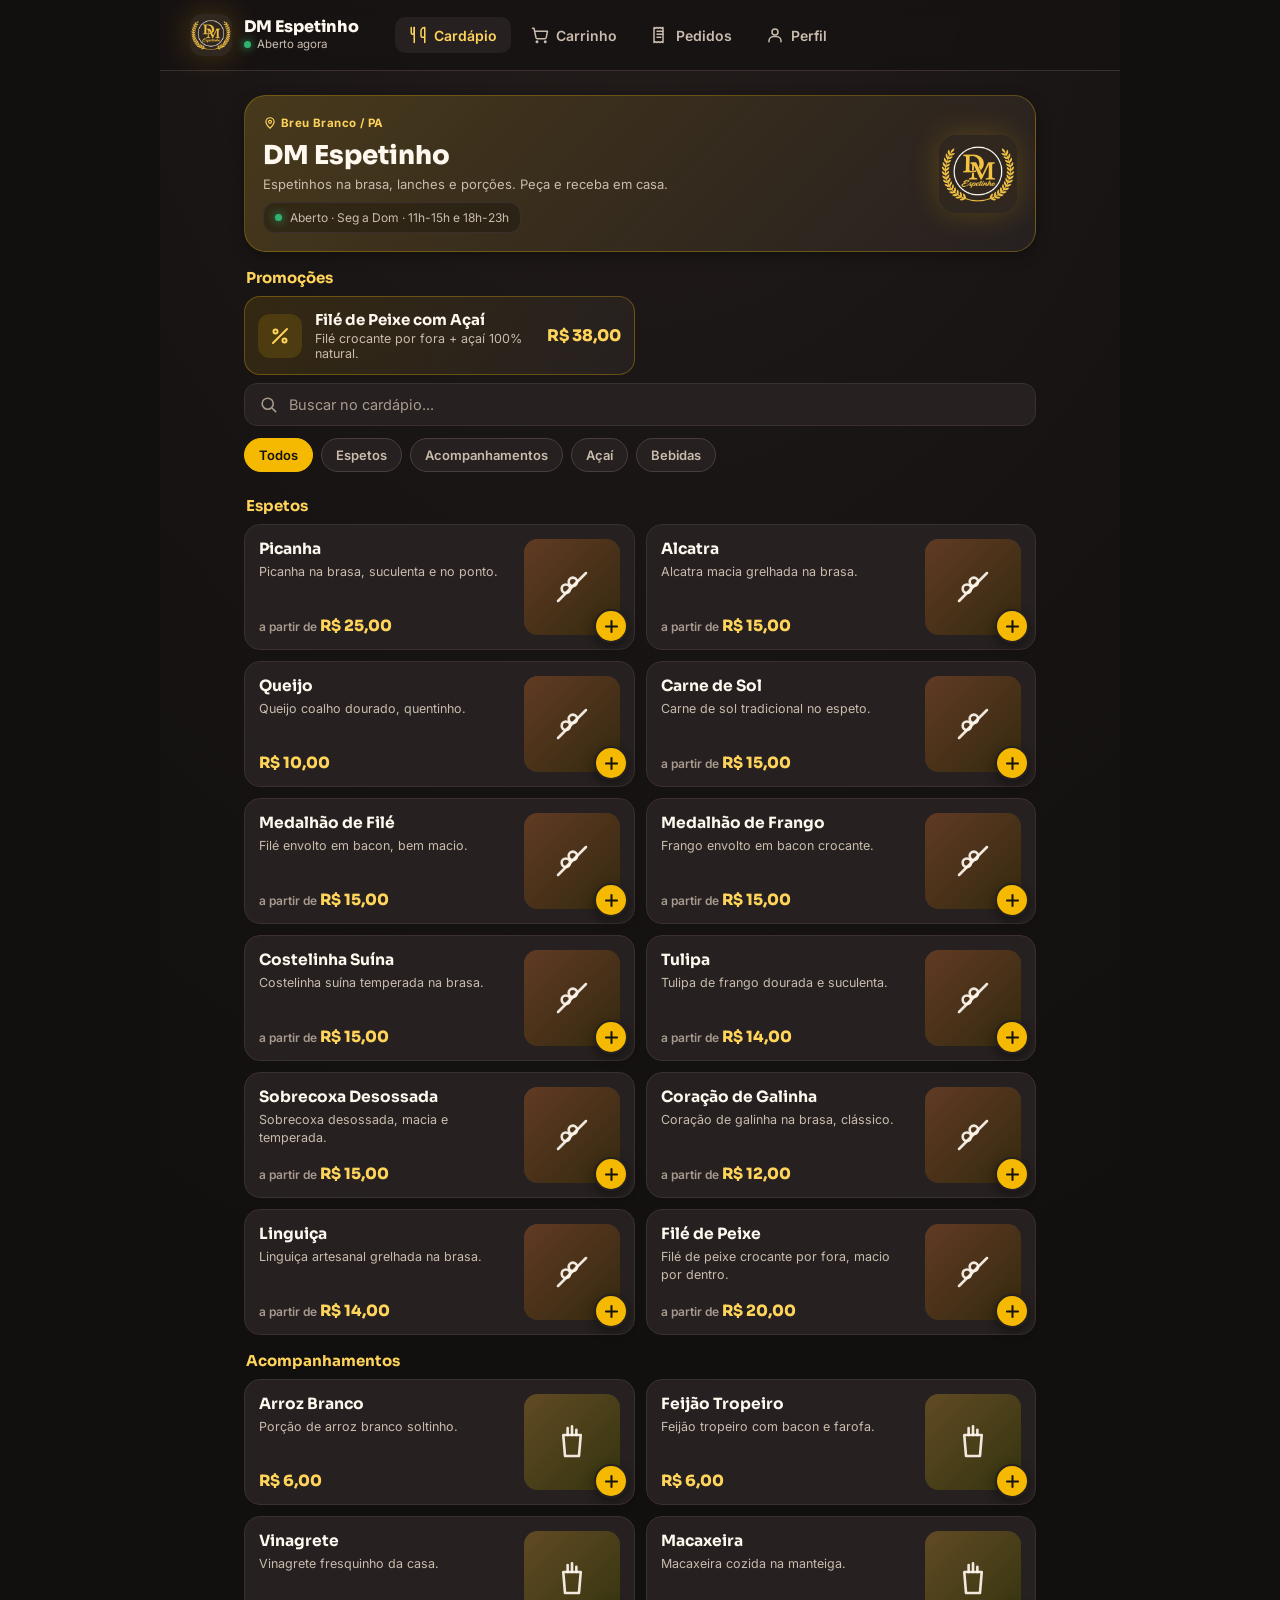
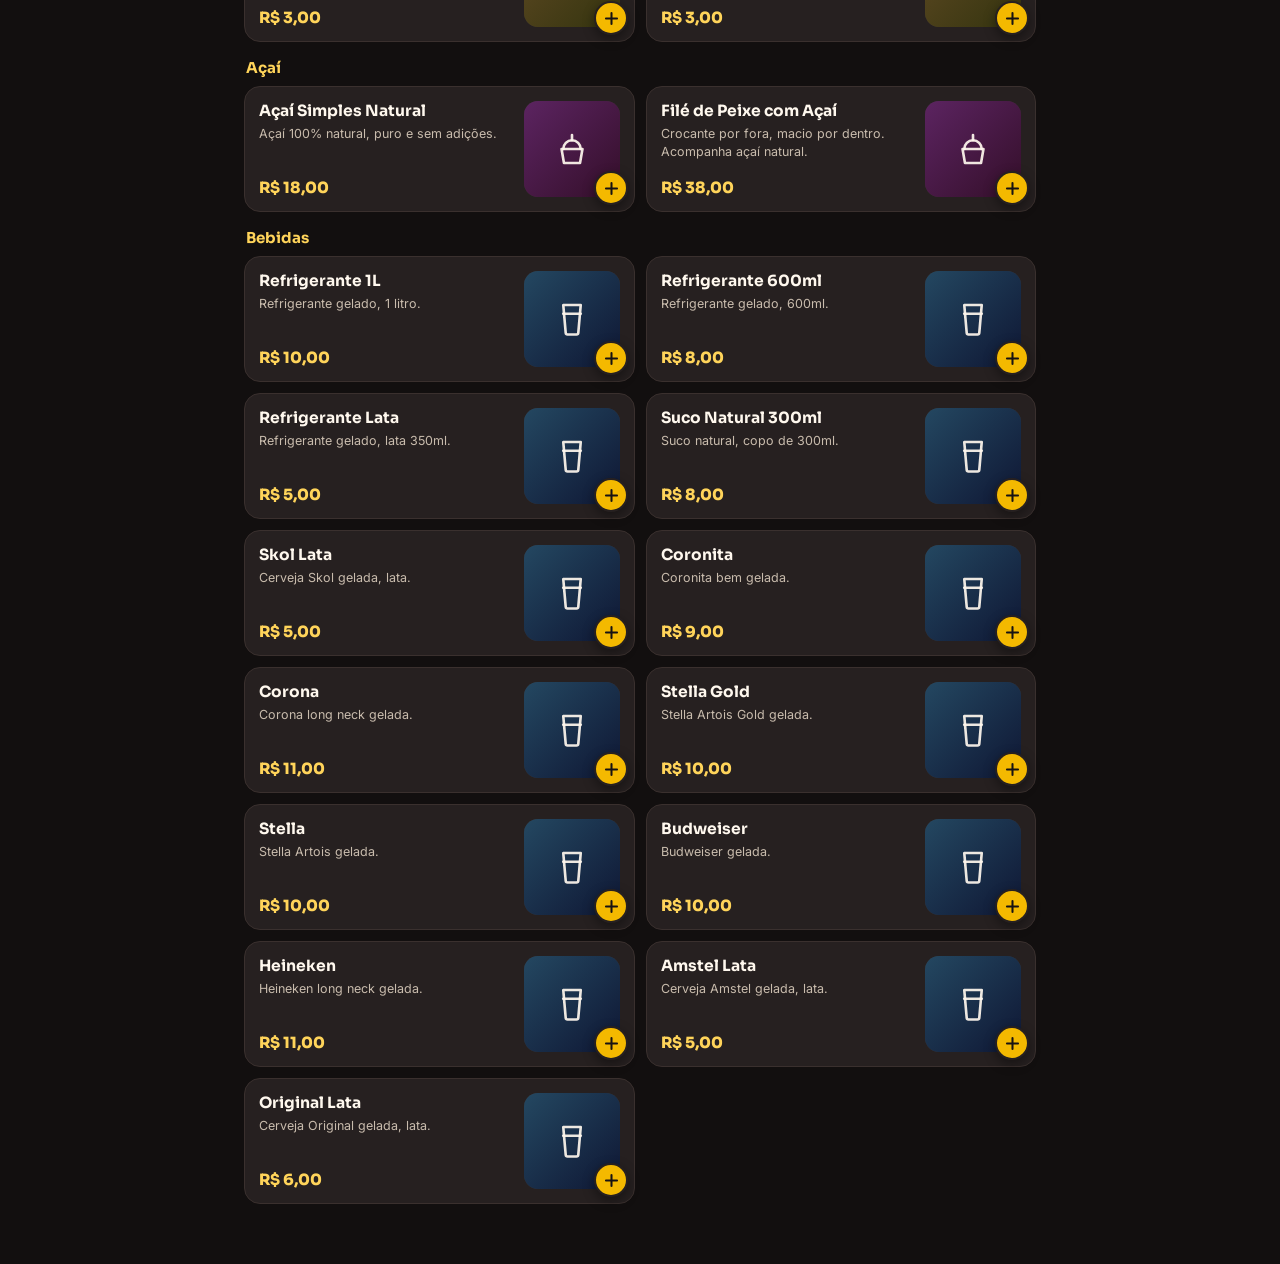
==== index.html @ 8b62db95 "DM Espetinho Delivery — app de teste (cliente + dono)" ====
<!DOCTYPE html>
<html lang="pt-BR">
<head>
<meta charset="utf-8">
<meta name="viewport" content="width=device-width, initial-scale=1, maximum-scale=1, user-scalable=no, viewport-fit=cover">
<title>DM Espetinho Delivery</title>
<meta name="theme-color" content="#171313">
<meta name="mobile-web-app-capable" content="yes">
<meta name="apple-mobile-web-app-capable" content="yes">
<meta name="apple-mobile-web-app-status-bar-style" content="black-translucent">
<meta name="apple-mobile-web-app-title" content="DM Delivery">
<link rel="apple-touch-icon" href="assets/logo-dm.jpg">
<link rel="icon" type="image/jpeg" href="assets/logo-dm.jpg">
<link rel="manifest" href="manifest.json">
<link rel="preconnect" href="https://fonts.googleapis.com">
<link rel="preconnect" href="https://fonts.gstatic.com" crossorigin>
<link href="https://fonts.googleapis.com/css2?family=Sora:wght@500;600;700;800&family=Inter:wght@400;500;600;700&display=swap" rel="stylesheet">
<link rel="stylesheet" href="styles.css">
</head>
<body>
  <div id="app"></div>
  <div id="modal-root" hidden></div>
  <div id="toast-root"></div>
  <canvas id="imgcanvas" hidden></canvas>
  <input id="filepick" type="file" accept="image/*" hidden>
  <script>window.DM_APP='cliente';</script>
  <script src="app.js"></script>
</body>
</html>
---- styles.css ----
/* ================= DM ESPETINHOS DELIVERY — design system (escuro premium) =================
   Responsivo: mobile (coluna única + barra inferior fixa) e desktop (nav no topo + grade).
   Ícones SVG (sem emoji). */
:root{
  --bg:#171313; --bg2:#120f0f; --surface:#262020; --surface2:#2f2827; --surface3:#3a3230;
  --line:#3a302e; --line2:#4a3e3b;
  --gold:#F4B900; --gold2:#FFD45A; --gold-dark:#c99700;
  --text:#FFF8EE; --text2:#C9BCAD; --text3:#a89a8e;
  --ok:#2FB36E; --warn:#F5A524; --err:#D94B45; --info:#5aa9e6;
  --shadow:0 12px 34px rgba(0,0,0,.45); --shadow-sm:0 4px 14px rgba(0,0,0,.35);
  --glow:0 0 30px rgba(244,185,0,.22);
  --r:16px; --r-sm:11px; --r-lg:22px; --maxw:480px; --tabh:66px;
}
*{box-sizing:border-box;-webkit-tap-highlight-color:transparent}
html,body{margin:0;padding:0}
body{font-family:'Inter',-apple-system,BlinkMacSystemFont,'Segoe UI',Roboto,sans-serif;background:var(--bg2);color:var(--text);-webkit-font-smoothing:antialiased;overflow-x:hidden}
h1,h2,h3,h4,.ttl{font-family:'Sora','Inter',sans-serif;margin:0}
button{font-family:inherit;color:inherit}
img{max-width:100%}
input,select,textarea{font-family:inherit}
.muted{color:var(--text3)} .gold{color:var(--gold2)} .err-txt{color:var(--err)}
.mt0{margin-top:0} .mb6{margin-bottom:6px} .small2{font-size:11.5px} .center{text-align:center}
.sp{height:12px} .sp-sm{height:8px}

/* ---------- Ícones ---------- */
.ic{width:1.15em;height:1.15em;flex:none;vertical-align:-.18em;display:inline-block}
.ic.big{width:46px;height:46px;opacity:.55;margin-bottom:8px}
.ic.xl{width:58px;height:58px}
.ic.gold{color:var(--gold)}
.ic.chev{width:20px;height:20px;color:var(--text3)}
.ic.rot90{transform:rotate(90deg)}

/* ---------- Barra de troca (Cliente/Dono) — rola junto, não é barra principal ---------- */
#swbar{display:flex;align-items:center;gap:8px;padding:9px 14px;background:#1b1615;border-bottom:1px solid var(--line)}
.sw-brand{font-family:'Sora';font-weight:800;font-size:12.5px;color:var(--gold2);letter-spacing:.3px;margin-right:4px}
.sw-btn{border:1px solid var(--line2);background:var(--surface);color:var(--text);font-weight:600;font-size:13px;padding:7px 14px;border-radius:20px;cursor:pointer;transition:.15s}
.sw-btn:hover{border-color:var(--gold);color:var(--gold2)}
.sw-btn.on{background:var(--gold);color:#171313;border-color:var(--gold)}
.sw-reset{margin-left:auto;background:transparent;border:none;color:var(--text3);font-size:12.5px;cursor:pointer}
.sw-reset:hover{color:var(--gold2)}

/* ---------- Palco ---------- */
.stage{max-width:var(--maxw);margin:0 auto;min-height:100vh;position:relative;background:radial-gradient(120% 55% at 50% -6%,#241d1c 0%,var(--bg) 55%,var(--bg2) 100%)}

/* ---------- Topbar (fixa no topo ao rolar) ---------- */
.topbar{position:sticky;top:0;z-index:40;display:flex;align-items:center;gap:12px;padding:13px 18px;background:rgba(23,19,19,.96);backdrop-filter:blur(8px);border-bottom:1px solid var(--line)}
.topbar .logo{width:42px;height:42px;border-radius:12px;object-fit:cover;flex:none;box-shadow:var(--glow)}
.tb-id{min-width:0}
.tb-tt{font-family:'Sora';font-weight:800;font-size:16px;line-height:1.05;white-space:nowrap}
.tb-sub{font-size:11.5px;color:var(--text2);margin-top:2px;display:flex;align-items:center;gap:6px;white-space:nowrap}
.dot{width:7px;height:7px;border-radius:50%;display:inline-block}
.dot.on{background:var(--ok);box-shadow:0 0 8px var(--ok)} .dot.off{background:var(--err)}
.tb-right{margin-left:auto;display:flex;align-items:center;gap:10px}
.iconbtn{width:40px;height:40px;border-radius:12px;border:1px solid var(--line);background:var(--surface);color:var(--text);display:grid;place-items:center;cursor:pointer;position:relative}
.iconbtn:hover{border-color:var(--gold)} .iconbtn .ic{width:20px;height:20px}
.badge{position:absolute;top:-5px;right:-5px;min-width:18px;height:18px;border-radius:9px;background:var(--err);color:#fff;font-size:11px;font-weight:700;display:grid;place-items:center;padding:0 4px}
.desktop-nav{display:none}

/* ---------- Conteúdo ---------- */
.scroll{padding:16px 18px calc(var(--tabh) + 24px)}
.pagehead{margin:4px 0 14px}
.pagehead h2{font-size:22px;font-weight:800;display:flex;align-items:center;gap:8px;flex-wrap:wrap}
.pagehead p{color:var(--text2);font-size:13px;margin:3px 0 0}
.backbar{margin:2px 0 12px}
.backbtn{background:transparent;border:none;color:var(--gold2);font-weight:600;font-size:14.5px;cursor:pointer;padding:6px 0;display:inline-flex;align-items:center;gap:4px}
.backbtn .ic{width:18px;height:18px}

/* ---------- Barra inferior (FIXA) ---------- */
.tabbar{position:fixed;left:50%;transform:translateX(-50%);bottom:0;z-index:50;width:100%;max-width:var(--maxw);display:flex;background:rgba(18,15,15,.97);backdrop-filter:blur(12px);border-top:1px solid var(--line);padding:8px 6px max(8px,env(safe-area-inset-bottom))}
.tab{flex:1;background:none;border:none;color:var(--text3);cursor:pointer;display:flex;flex-direction:column;align-items:center;gap:3px;font-size:11px;font-weight:600;padding:5px 2px;border-radius:12px;position:relative}
.tab .ti{display:grid;place-items:center} .tab .ti .ic{width:23px;height:23px}
.tab.on{color:var(--gold2)}
.tab .tbadge{position:absolute;top:-2px;right:24%;min-width:16px;height:16px;border-radius:8px;background:var(--err);color:#fff;font-size:10px;font-weight:700;display:grid;place-items:center;padding:0 3px}

/* ---------- Botões ---------- */
.btn{display:inline-flex;align-items:center;justify-content:center;gap:8px;border:none;cursor:pointer;font-family:'Sora';font-weight:700;font-size:15.5px;border-radius:14px;padding:15px 18px;transition:.15s;line-height:1}
.btn .ic{width:19px;height:19px}
.btn:active{transform:scale(.98)}
.btn-primary{background:linear-gradient(135deg,var(--gold2),var(--gold));color:#1a1410;box-shadow:var(--glow)}
.btn-primary:disabled{background:var(--surface2);color:var(--text3);box-shadow:none;cursor:not-allowed}
.btn-outline{background:transparent;border:1.5px solid var(--line2);color:var(--text)}
.btn-outline:hover{border-color:var(--gold)}
.btn-ghost{background:var(--surface);color:var(--text);border:1px solid var(--line)}
.btn-green{background:linear-gradient(135deg,#38c47c,var(--ok));color:#062a17}
.btn-red{background:transparent;border:1.5px solid var(--err);color:#f2a0a0}
.btn-block{width:100%}
.btn-sm{padding:9px 13px;font-size:13.5px;border-radius:11px}.btn-sm .ic{width:16px;height:16px}
.btn-lg{padding:17px 20px;font-size:16.5px}

/* ---------- Cards ---------- */
.card{background:var(--surface);border:1px solid var(--line);border-radius:var(--r);padding:15px}
.card+.card{margin-top:12px}
.soft{background:var(--surface2);border:1px solid var(--line);border-radius:var(--r-sm);padding:12px;margin-bottom:8px}
.soft-head{display:flex;justify-content:space-between;align-items:center}

/* ---------- Hero ---------- */
.hero{position:relative;overflow:hidden;border-radius:var(--r-lg);padding:18px;margin-bottom:16px;background:linear-gradient(135deg,rgba(244,185,0,.16),rgba(38,32,32,.2)),var(--surface);border:1px solid rgba(244,185,0,.28);box-shadow:var(--shadow-sm);display:flex;align-items:center;gap:14px}
.hero-tx{flex:1;min-width:0}
.hero .eyebrow{font-size:11.5px;letter-spacing:.4px;color:var(--gold2);font-weight:700;display:inline-flex;align-items:center;gap:4px}
.hero .eyebrow .ic{width:14px;height:14px}
.hero h1{font-size:23px;font-weight:800;margin:5px 0 4px}
.hero p{color:var(--text2);font-size:13px;margin:0}
.hero-logo{width:78px;height:78px;border-radius:18px;object-fit:cover;flex:none;box-shadow:var(--glow)}
.storebar{display:inline-flex;align-items:center;gap:8px;font-size:12px;color:var(--text2);margin-top:10px;background:rgba(0,0,0,.25);border:1px solid var(--line);padding:7px 11px;border-radius:12px}
.banner{border-radius:var(--r);padding:13px 16px;margin-bottom:14px;font-weight:600;background:linear-gradient(120deg,#7a1f1f,#b4472a);color:#fff;font-size:13.5px;display:flex;align-items:center;gap:9px}
.banner .ic{width:20px;height:20px}

/* ---------- Promoções (cliente) ---------- */
.promos{display:grid;gap:10px;margin-bottom:8px}
.promo{display:flex;align-items:center;gap:13px;background:linear-gradient(120deg,rgba(244,185,0,.12),var(--surface));border:1px solid rgba(244,185,0,.3);border-radius:var(--r);padding:13px}
.promo-ic{width:44px;height:44px;border-radius:12px;background:rgba(244,185,0,.14);color:var(--gold2);display:grid;place-items:center;flex:none}
.promo-ic .ic{width:24px;height:24px}
.promo-b{flex:1;min-width:0}.promo-t{font-family:'Sora';font-weight:700;font-size:15px}.promo-d{color:var(--text2);font-size:12.5px;margin-top:2px}
.promo-p{font-family:'Sora';font-weight:800;color:var(--gold2);font-size:16px}
.promo-mini{display:grid;place-items:center;background:rgba(244,185,0,.14);color:var(--gold2)}.promo-mini .ic{width:24px;height:24px}

/* ---------- Busca + categorias ---------- */
.search{display:flex;align-items:center;gap:9px;background:var(--surface);border:1px solid var(--line);border-radius:13px;padding:11px 14px;margin-bottom:12px;color:var(--text3)}
.search .ic{width:19px;height:19px}
.search input{flex:1;background:none;border:none;color:var(--text);font-size:14.5px;outline:none}
.search input::placeholder{color:var(--text3)}
.cats{display:flex;gap:8px;overflow-x:auto;padding-bottom:8px;margin-bottom:8px;scrollbar-width:none}
.cats::-webkit-scrollbar{height:0}
.chip{flex:none;border:1px solid var(--line2);background:var(--surface);color:var(--text2);font-weight:600;font-size:13px;padding:8px 14px;border-radius:20px;cursor:pointer;white-space:nowrap;transition:.15s}
.chip.on{background:var(--gold);color:#171313;border-color:var(--gold)}

/* ---------- Produtos ---------- */
.catlabel{font-family:'Sora';font-weight:700;font-size:15px;color:var(--gold2);margin:16px 2px 9px}
.grid{display:grid;grid-template-columns:1fr;gap:11px}
.prod{display:flex;gap:14px;align-items:stretch;background:var(--surface);border:1px solid var(--line);border-radius:var(--r);padding:14px;cursor:pointer;transition:.15s}
.prod:hover{border-color:var(--line2);transform:translateY(-1px)}
.prod .pbody{flex:1;min-width:0;display:flex;flex-direction:column;gap:5px}
.prod .pname{font-family:'Sora';font-weight:700;font-size:15.5px;line-height:1.25}
.prod .pdesc{color:var(--text2);font-size:12.5px;line-height:1.4;display:-webkit-box;-webkit-line-clamp:2;-webkit-box-orient:vertical;overflow:hidden}
.prod .pprice{margin-top:auto;padding-top:4px;font-family:'Sora';font-weight:800;font-size:15.5px;color:var(--gold2)}
.prod .pfrom{font-family:'Inter';font-weight:600;font-size:12px;color:var(--text3)}
.prod .pthumb{position:relative;flex:none;align-self:center}
.prod .pimg{width:96px;height:96px;border-radius:14px;object-fit:cover;background:var(--surface3);display:block}
.prod .padd{position:absolute;right:-8px;bottom:-8px;width:34px;height:34px;border-radius:50%;background:var(--gold);color:#171313;border:2px solid var(--surface);cursor:pointer;display:grid;place-items:center;box-shadow:0 4px 12px rgba(0,0,0,.4)}
.prod .padd .ic{width:19px;height:19px;stroke-width:2.6}
.prod .selo{position:absolute;right:0;bottom:-6px;background:rgba(0,0,0,.82);color:var(--text2);font-size:10px;font-weight:700;padding:3px 8px;border-radius:8px}
.prod.off{opacity:.6}

/* ---------- Carrinho flutuante (fixo acima da barra) ---------- */
.cartfab{position:fixed;left:50%;transform:translateX(-50%);bottom:calc(var(--tabh) + 12px);z-index:49;width:min(92%,432px);display:flex;align-items:center;gap:12px;background:linear-gradient(135deg,var(--gold2),var(--gold));color:#171313;border:none;cursor:pointer;padding:14px 18px;border-radius:16px;box-shadow:var(--shadow);font-family:'Sora';font-weight:800;font-size:15px}
.cartfab .cf-count{background:#171313;color:var(--gold2);min-width:26px;height:26px;border-radius:8px;display:grid;place-items:center;font-size:14px}
.cartfab .cf-total{margin-left:auto}

/* ---------- Detalhe produto ---------- */
.pd-img{width:100%;height:210px;object-fit:cover;border-radius:var(--r);background:var(--surface3)}
.pd-name{font-family:'Sora';font-weight:800;font-size:21px;margin:14px 0 4px}
.pd-desc{color:var(--text2);font-size:14px;line-height:1.5}
.pd-price{font-family:'Sora';font-weight:800;font-size:20px;color:var(--gold2);margin:10px 0}
.req{color:var(--gold2);font-size:11px;font-weight:700}
.opt{display:flex;align-items:center;gap:12px;padding:12px;border:1px solid var(--line);border-radius:12px;margin-bottom:9px;cursor:pointer;background:var(--surface2)}
.opt.nohover{cursor:default}
.opt.sel{border-color:var(--gold);background:rgba(244,185,0,.08)}
.opt .ck{width:22px;height:22px;border-radius:7px;border:2px solid var(--line2);flex:none;display:grid;place-items:center;color:#171313}
.opt .ck .ic{width:15px;height:15px;stroke-width:3}
.opt.sel .ck{background:var(--gold);border-color:var(--gold)}
.opt .oname{flex:1;font-weight:600;font-size:14px}
.opt .oprice{color:var(--gold2);font-weight:700;font-size:13.5px}
.qtyrow{display:flex;align-items:center;gap:16px;justify-content:center;margin:16px 0}
.qtybtn{width:46px;height:46px;border-radius:12px;border:1.5px solid var(--line2);background:var(--surface2);color:var(--text);cursor:pointer;display:grid;place-items:center}
.qtybtn .ic{width:20px;height:20px}
.qtyval{font-family:'Sora';font-weight:800;font-size:22px;min-width:36px;text-align:center}
.field{margin-bottom:13px}
.field label{display:block;font-size:12.5px;color:var(--text2);font-weight:600;margin-bottom:6px}
.field input,.field select,.field textarea{width:100%;background:var(--surface2);border:1px solid var(--line);border-radius:12px;padding:13px 14px;color:var(--text);font-size:14.5px;outline:none}
.field input:focus,.field select:focus,.field textarea:focus{border-color:var(--gold)}
.field textarea{resize:vertical;min-height:64px}
.row2{display:flex;gap:11px}.row2>*{flex:1}

/* ---------- Carrinho ---------- */
.citem{display:flex;gap:12px;background:var(--surface);border:1px solid var(--line);border-radius:var(--r);padding:12px;margin-bottom:10px}
.citem .ci-img{width:60px;height:60px;border-radius:11px;object-fit:cover;flex:none;background:var(--surface3);cursor:pointer}
.citem .ci-b{flex:1;min-width:0}
.citem .ci-name{font-weight:700;font-size:14.5px}
.citem .ci-obs{color:var(--text2);font-size:12px;margin-top:2px}
.citem .ci-price{color:var(--gold2);font-weight:700;font-size:14px;margin-top:4px}
.ci-r{display:flex;flex-direction:column;align-items:flex-end;gap:8px}
.ci-trash{width:36px;height:36px;border-radius:10px;border:1px solid var(--line);background:var(--surface2);color:var(--err);cursor:pointer;display:grid;place-items:center}
.ci-trash .ic{width:17px;height:17px} .ci-trash.sm{width:30px;height:30px} .ci-trash.sm .ic{width:15px;height:15px}
.ci-trash:hover{border-color:var(--err)}
.stepper{display:flex;align-items:center;gap:8px}
.stepper button{width:34px;height:34px;border-radius:10px;border:1px solid var(--line2);background:var(--surface2);color:var(--text);cursor:pointer;display:grid;place-items:center}
.stepper button .ic{width:17px;height:17px}
.stepper span{font-weight:700;min-width:20px;text-align:center}
.totbox{background:var(--surface);border:1px solid var(--line);border-radius:var(--r);padding:14px 16px;margin-top:6px}
.totrow{display:flex;justify-content:space-between;font-size:14px;color:var(--text2);padding:5px 0}
.totrow.small{font-size:12px;color:var(--text3)}
.totrow.grand{border-top:1px dashed var(--line2);margin-top:6px;padding-top:11px;color:var(--text);font-family:'Sora';font-weight:800;font-size:18px}
.totrow.grand strong{color:var(--gold2)}

/* ---------- Como receber / opções grandes ---------- */
.bigopt{display:flex;align-items:center;gap:14px;background:var(--surface);border:1.5px solid var(--line);border-radius:var(--r);padding:16px;margin-bottom:12px;cursor:pointer;transition:.15s;width:100%;text-align:left}
.bigopt:hover,.bigopt.sel{border-color:var(--gold);background:rgba(244,185,0,.06)}
.bigopt .bo-ic{width:50px;height:50px;border-radius:14px;background:var(--surface3);display:grid;place-items:center;flex:none;color:var(--gold2)}
.bigopt .bo-ic .ic{width:26px;height:26px}
.bigopt .bo-t{font-family:'Sora';font-weight:700;font-size:16px}
.bigopt .bo-s{color:var(--text2);font-size:12.5px;margin-top:2px}

/* ---------- Pagamento ---------- */
.pay{display:flex;align-items:center;gap:13px;background:var(--surface);border:1.5px solid var(--line);border-radius:var(--r);padding:15px;margin-bottom:11px;cursor:pointer}
.pay.sel{border-color:var(--gold);background:rgba(244,185,0,.06)}
.pay .pic{width:44px;height:44px;border-radius:12px;background:var(--surface3);display:grid;place-items:center;flex:none;color:var(--gold2)}
.pay .pic .ic{width:22px;height:22px}
.pay .pt{font-weight:700;font-size:15px}.pay .ps{color:var(--text2);font-size:12px;margin-top:2px}
.pixbox{background:var(--surface2);border:1px dashed var(--gold-dark);border-radius:var(--r);padding:16px;text-align:center;margin-top:6px}
.pix-cap{font-size:12px;color:var(--text2);margin-bottom:6px}
.qr{width:150px;height:150px;margin:6px auto 12px;border-radius:12px;background:#fff;display:grid;place-items:center}
.qr svg{width:130px;height:130px}
.pixkey{font-family:monospace;background:#171313;border:1px solid var(--line);border-radius:10px;padding:11px;font-size:13px;color:var(--gold2);word-break:break-all;margin-bottom:10px}
.upload-wrap{text-align:left;margin-top:14px}.up-lb{font-size:12.5px;color:var(--text2);font-weight:600;display:block;margin-bottom:6px}
.upload{border:1.5px dashed var(--line2);border-radius:12px;padding:20px;text-align:center;cursor:pointer;color:var(--text2);display:flex;flex-direction:column;align-items:center;gap:6px}
.upload .ic{width:22px;height:22px}
.upload.has{border-color:var(--ok);color:var(--ok)}
.upload img{max-height:120px;border-radius:8px;margin-top:8px}
.notice.left{text-align:left}

/* ---------- Tracker ---------- */
.tracker{margin:6px 0}
.tstep{display:flex;gap:14px;position:relative;padding-bottom:20px}
.tstep:last-child{padding-bottom:0}
.tstep .tline{position:absolute;left:13px;top:28px;bottom:0;width:2px;background:var(--line2)}
.tstep.done .tline{background:var(--ok)}
.tstep .tdot{width:28px;height:28px;border-radius:50%;background:var(--surface2);border:2px solid var(--line2);display:grid;place-items:center;flex:none;z-index:1;color:var(--text2)}
.tstep .tdot .ic{width:15px;height:15px}
.tstep.done .tdot{background:var(--ok);border-color:var(--ok);color:#062a17}
.tstep.cur .tdot{background:var(--gold);border-color:var(--gold);color:#171313;box-shadow:0 0 0 4px rgba(244,185,0,.2)}
.tstep .tt{font-weight:700;font-size:14.5px}
.tstep.future .tt{color:var(--text3)}
.tstep .ts{color:var(--text2);font-size:12px;margin-top:2px}
.ok-hero{text-align:center;padding:20px 0 6px}
.ok-hero h2{font-family:'Sora';font-weight:800;margin-top:8px}
.ok-hero p{color:var(--text2);margin:4px 0 0}

/* ---------- Status badges ---------- */
.st{display:inline-flex;align-items:center;gap:5px;font-size:11.5px;font-weight:700;padding:4px 10px;border-radius:20px;white-space:nowrap}
.st .ic{width:13px;height:13px}
.st.novo{background:rgba(90,169,230,.15);color:#9cccf0}
.st.valid{background:rgba(245,165,36,.15);color:#f5c877}
.st.aceite{background:rgba(160,120,230,.16);color:#cbb6f2}
.st.preparo{background:rgba(244,185,0,.15);color:var(--gold2)}
.st.pronto{background:rgba(47,179,110,.15);color:#7ad6a6}
.st.entrega{background:rgba(84,198,192,.16);color:#8fe0da}
.st.ok{background:rgba(47,179,110,.15);color:#7ad6a6}
.st.recusado{background:rgba(217,75,69,.15);color:#f0b3b0}
.st.cancel{background:rgba(168,154,142,.15);color:var(--text3)}

/* ---------- Meus pedidos ---------- */
.ordcard{background:var(--surface);border:1px solid var(--line);border-radius:var(--r);padding:14px;margin-bottom:11px;cursor:pointer}
.ordcard .oc-top{display:flex;justify-content:space-between;align-items:center;margin-bottom:7px}
.ordcard .oc-id{font-family:'Sora';font-weight:800;font-size:15px}
.ordcard .oc-meta{color:var(--text2);font-size:12.5px}
.ordcard .oc-items{color:var(--text2);font-size:13px;margin:6px 0}
.ordcard .oc-foot{display:flex;justify-content:space-between;align-items:center;margin-top:8px;padding-top:9px;border-top:1px solid var(--line)}
.ordcard .oc-total{font-family:'Sora';font-weight:800;color:var(--gold2)}
.muted .ic{width:15px;height:15px;vertical-align:-.25em}

/* ---------- Perfil ---------- */
.perfil-top{display:flex;align-items:center;gap:14px;margin-bottom:16px}
.pf-nome{font-family:'Sora';font-weight:800;font-size:18px}.pf-tel{color:var(--text2);font-size:13px}
.avatar-lg{width:72px;height:72px;border-radius:22px;background:linear-gradient(135deg,var(--gold2),var(--gold-dark));display:grid;place-items:center;font-family:'Sora';font-weight:800;font-size:28px;color:#171313;flex:none}
img.avatar-lg{object-fit:cover;display:block}
.ava-mini{width:38px;height:38px;border-radius:10px;object-fit:cover;display:block}
.perfil-top{align-items:flex-start}
.addr{display:flex;gap:12px;align-items:center;background:var(--surface);border:1px solid var(--line);border-radius:var(--r);padding:13px;margin-bottom:10px}
.addr .ad-ic{color:var(--gold2);display:grid;place-items:center}.addr .ad-ic .ic{width:20px;height:20px}
.addr .ad-b{flex:1;min-width:0}
.addr .ad-t{font-weight:700;font-size:14px}.addr .ad-s{color:var(--text2);font-size:12.5px;margin-top:2px}
.addr .ad-def{font-size:10.5px;font-weight:700;color:#171313;background:var(--gold2);padding:2px 8px;border-radius:10px}

/* ---------- Entrada ---------- */
.entrada{min-height:100vh;display:flex;flex-direction:column;align-items:center;justify-content:center;gap:14px;padding:34px 24px;text-align:center;background:radial-gradient(120% 55% at 50% 0%,#2a201d 0%,var(--bg) 55%,var(--bg2) 100%)}
.entrada .e-logo{width:104px;height:104px;border-radius:28px;object-fit:cover;box-shadow:var(--glow);margin-bottom:6px}
.entrada h1{font-size:26px;font-weight:800}
.entrada p{color:var(--text2);font-size:14px;max-width:340px;margin:0 0 8px}
.entrada .e-card{width:100%;max-width:380px;display:flex;align-items:center;gap:14px;background:var(--surface);border:1px solid var(--line);border-radius:var(--r);padding:17px;cursor:pointer;text-align:left;transition:.15s}
.entrada .e-card:hover{border-color:var(--gold);transform:translateY(-2px)}
.entrada .e-ic{width:52px;height:52px;border-radius:15px;background:var(--surface3);display:grid;place-items:center;flex:none;color:var(--gold2)}
.entrada .e-ic .ic{width:26px;height:26px}
.entrada .e-t{font-family:'Sora';font-weight:700;font-size:16px}
.entrada .e-s{color:var(--text2);font-size:12.5px;margin-top:2px}
.entrada .e-card>div:nth-child(2){flex:1}

/* ================= ADMIN ================= */
.login{min-height:100vh;display:flex;flex-direction:column;align-items:center;justify-content:center;gap:14px;padding:34px 24px;text-align:center}
.login .l-logo{width:88px;height:88px;border-radius:24px;object-fit:cover;box-shadow:var(--glow)}
.login h1{font-size:22px;font-weight:800}.login p{color:var(--text2);font-size:13.5px;margin:0 0 6px}
.login .l-form{width:100%;max-width:340px;text-align:left}
.login .l-hint{color:var(--text3);font-size:12px;margin-top:8px}
.sidebar{display:none}
.adm-scroll{padding:16px 18px calc(var(--tabh) + 24px)}
.kpi-grid{display:grid;grid-template-columns:1fr 1fr;gap:11px}
.kpi{background:var(--surface);border:1px solid var(--line);border-radius:var(--r);padding:14px;cursor:pointer;transition:.15s;text-align:left;width:100%}
button.kpi{font-family:inherit}
.kpi:hover{border-color:var(--gold)}
.kpi .k-n{font-family:'Sora';font-weight:800;font-size:26px;line-height:1}
.kpi .k-n.sm{font-size:19px}
.kpi .k-l{color:var(--text2);font-size:12px;margin-top:5px}
.kpi.hl .k-n{color:var(--gold2)}
.kpi .k-ic{float:right;color:var(--gold2);opacity:.85}.kpi .k-ic .ic{width:20px;height:20px}
.adm-sec-t{font-family:'Sora';font-weight:700;font-size:15px;color:var(--gold2);margin:20px 2px 10px}
.filters{display:flex;gap:7px;overflow-x:auto;padding-bottom:9px;margin-bottom:6px;scrollbar-width:none}
.filters::-webkit-scrollbar{height:0}
.oitem{background:var(--surface);border:1px solid var(--line);border-radius:var(--r);padding:13px;cursor:pointer;transition:.15s;text-align:left;width:100%;display:block}
.oitem:hover{border-color:var(--line2)}
.oitem .oi-top{display:flex;justify-content:space-between;align-items:center}
.oitem .oi-id{font-family:'Sora';font-weight:800;font-size:15px}
.oitem .oi-cli{color:var(--text2);font-size:12.5px;margin-top:3px}
.oitem .oi-mid{display:flex;justify-content:space-between;align-items:center;margin-top:9px}
.oitem .oi-total{font-family:'Sora';font-weight:800;color:var(--gold2)}
.oitem .oi-acao{color:var(--gold2);font-size:12.5px;font-weight:600;display:inline-flex;align-items:center;gap:2px}
.oitem .oi-acao .ic,.muted .ic{width:14px;height:14px}
.oitem .oi-tags{display:flex;gap:6px;flex-wrap:wrap;margin-top:8px}
.tag{font-size:11px;font-weight:600;color:var(--text2);background:var(--surface3);padding:3px 9px;border-radius:8px}
.ord-grid{display:grid;grid-template-columns:1fr;gap:10px}
.dp-block{background:var(--surface);border:1px solid var(--line);border-radius:var(--r);padding:14px;margin-bottom:11px}
.dp-block h4{font-size:13px;color:var(--gold2);margin-bottom:8px}
.dp-line{display:flex;justify-content:space-between;gap:10px;font-size:13.5px;padding:4px 0;color:var(--text2)}
.dp-line.big{font-size:16px;margin-top:4px}
.dp-line strong{color:var(--text)}
.dp-item{display:flex;justify-content:space-between;padding:7px 0;border-bottom:1px solid var(--line);font-size:14px}
.dp-item:last-child{border-bottom:none}
.dp-obs{color:var(--warn);font-size:12px;margin-top:2px}
.comprov-wrap{margin-top:10px}
.comprov{width:100%;max-height:220px;object-fit:contain;border-radius:12px;background:#0d0b0b;border:1px solid var(--line)}
.actionbar{display:flex;flex-direction:column;gap:9px;margin-bottom:12px}
.padm-grid,.mod-grid,.bairro-grid,.cli-grid{display:grid;grid-template-columns:1fr;gap:10px}
.padm{display:flex;gap:12px;align-items:center;background:var(--surface);border:1px solid var(--line);border-radius:var(--r);padding:11px}
.padm .pa-img{width:56px;height:56px;border-radius:11px;object-fit:cover;flex:none;background:var(--surface3)}
.padm .pa-b{flex:1;min-width:0}
.padm .pa-n{font-weight:700;font-size:14.5px}
.padm .pa-p{color:var(--gold2);font-weight:700;font-size:13.5px;margin-top:2px}
.cat-actions{display:flex;gap:6px;align-items:center}
.switch{width:50px;height:28px;border-radius:16px;background:var(--surface3);border:1px solid var(--line2);position:relative;cursor:pointer;flex:none;transition:.2s}
.switch::after{content:"";position:absolute;top:2px;left:2px;width:22px;height:22px;border-radius:50%;background:var(--text2);transition:.2s}
.switch.on{background:var(--ok);border-color:var(--ok)}
.switch.on::after{left:24px;background:#fff}
.modrow{display:flex;align-items:center;gap:13px;background:var(--surface);border:1px solid var(--line);border-radius:var(--r);padding:15px;cursor:pointer;transition:.15s;text-align:left;width:100%}
.modrow:hover{border-color:var(--gold)}
.modrow .m-ic{width:42px;height:42px;border-radius:12px;background:var(--surface3);display:grid;place-items:center;flex:none;color:var(--gold2)}
.modrow .m-ic .ic{width:20px;height:20px}
.modrow .m-t{font-weight:700;font-size:14.5px}.modrow .m-s{color:var(--text2);font-size:12px;margin-top:2px}
.modrow .m-ch{margin-left:auto;color:var(--text3)}
.chart{display:flex;align-items:flex-end;gap:8px;height:130px;padding:8px 0}
.bar-wrap{flex:1;display:flex;flex-direction:column;align-items:center;gap:6px;height:100%;justify-content:flex-end}
.bar{width:100%;border-radius:7px 7px 0 0;background:linear-gradient(180deg,var(--gold2),var(--gold-dark));min-height:4px}
.bar-wrap small{color:var(--text3);font-size:11px}
.rank{display:flex;align-items:center;gap:12px;padding:9px 0;border-bottom:1px solid var(--line)}
.rank:last-child{border-bottom:none}
.rank .rn{width:26px;height:26px;border-radius:8px;background:var(--surface3);display:grid;place-items:center;font-weight:700;font-size:13px;color:var(--gold2);flex:none}
.rank .rb{flex:1}.rank .rt{font-weight:600;font-size:14px}.rank .rs{color:var(--text2);font-size:12px}
.clirow{display:flex;align-items:center;gap:12px;background:var(--surface);border:1px solid var(--line);border-radius:var(--r);padding:12px;cursor:pointer;text-align:left;width:100%}
.clirow .cl-av{width:44px;height:44px;border-radius:13px;background:linear-gradient(135deg,var(--gold2),var(--gold-dark));display:grid;place-items:center;font-weight:800;color:#171313;flex:none}
.clirow .cl-n{font-weight:700;font-size:14.5px}.clirow .cl-s{color:var(--text2);font-size:12px;margin-top:2px}
.clirow .cl-r{margin-left:auto;text-align:right}.clirow .cl-r b{color:var(--gold2)}
.pf-imgwrap{text-align:center;margin:8px 0}
.pf-imgwrap img{width:120px;height:120px;border-radius:16px;object-fit:cover;display:block;margin:0 auto 8px}
.mk-logo-wrap{text-align:center}.mk-logo-wrap img{width:96px;height:96px;border-radius:20px;object-fit:cover;display:block;margin:0 auto 8px}

/* ---------- Notices ---------- */
.notice{border-radius:12px;padding:12px 14px;font-size:13px;display:flex;gap:9px;align-items:flex-start;line-height:1.4;margin-bottom:2px}
.notice .ic{width:19px;height:19px;flex:none;margin-top:1px}
.notice .btn{margin-top:6px}
.notice.info{background:rgba(90,169,230,.12);border:1px solid rgba(90,169,230,.3);color:#bcdcf5}
.notice.warn{background:rgba(245,165,36,.12);border:1px solid rgba(245,165,36,.3);color:#f3d29a}
.notice.ok{background:rgba(47,179,110,.12);border:1px solid rgba(47,179,110,.3);color:#a5e0c2}
.notice.err{background:rgba(217,75,69,.12);border:1px solid rgba(217,75,69,.35);color:#f0b3b0}
.empty{text-align:center;color:var(--text3);padding:40px 20px;font-size:14px;display:flex;flex-direction:column;align-items:center}

/* ---------- Modal ---------- */
#modal-root{position:fixed;inset:0;z-index:100;display:flex;align-items:flex-end;justify-content:center}
#modal-root[hidden]{display:none!important}
.modal-bg{position:absolute;inset:0;background:rgba(0,0,0,.66);backdrop-filter:blur(2px)}
.modal{position:relative;width:100%;max-width:var(--maxw);max-height:92vh;overflow-y:auto;background:var(--surface);border-radius:24px 24px 0 0;border-top:1px solid var(--line2);padding:8px 18px max(20px,env(safe-area-inset-bottom));animation:slideup .28s cubic-bezier(.2,.8,.2,1)}
.modal.center{border-radius:24px;max-height:88vh;margin:auto}
@keyframes slideup{from{transform:translateY(40px);opacity:.6}to{transform:none;opacity:1}}
.modal-grip{width:42px;height:5px;border-radius:3px;background:var(--line2);margin:8px auto 6px}
.modal-x{position:absolute;top:12px;right:14px;width:40px;height:40px;border-radius:50%;background:var(--surface3);border:none;color:var(--text2);cursor:pointer;z-index:2;display:grid;place-items:center}
.modal-x .ic{width:20px;height:20px}
.modal h2{font-size:19px;font-weight:800;margin:6px 0}
.sticky-cta{position:sticky;bottom:0;background:linear-gradient(to top,var(--surface) 72%,transparent);padding:12px 0 4px;margin-top:8px}

/* ---------- Toast ---------- */
#toast-root{position:fixed;left:0;right:0;bottom:calc(var(--tabh) + 20px);z-index:120;display:flex;flex-direction:column;align-items:center;gap:8px;pointer-events:none}
.toast{background:#0e0c0c;border:1px solid var(--line2);color:var(--text);padding:12px 18px;border-radius:14px;font-size:13.5px;font-weight:600;box-shadow:var(--shadow);animation:tpop .25s;max-width:88%}
.toast.ok{border-color:var(--ok)}.toast.err{border-color:var(--err)}.toast.info{border-color:var(--info)}
@keyframes tpop{from{transform:translateY(14px);opacity:0}to{transform:none;opacity:1}}

/* ---------- Cupom impressão ---------- */
.ticket{font-family:'Courier New',monospace;background:#fff;color:#000;width:280px;margin:0 auto;padding:14px}
.ticket h1{font-size:17px;text-align:center;margin:0}
.ticket .tk-c{text-align:center;font-size:12px} .ticket .tk-strong{font-weight:800;margin-top:4px}
.ticket .tk-big{font-size:30px;font-weight:800;text-align:center;margin:6px 0}
.ticket hr{border:none;border-top:1px dashed #000;margin:8px 0}
.ticket .tk-l{display:flex;justify-content:space-between;font-size:12px;padding:2px 0}
.ticket .tk-obs{font-size:11px;padding-left:12px}
.reimp{text-align:center;font-weight:800;border:2px solid #000;padding:3px;margin:6px 0;font-size:13px}
#print-area{display:none}
@media print{ body *{visibility:hidden} #print-area,#print-area *{visibility:visible} #print-area{display:block;position:absolute;left:0;top:0;width:100%} }

/* ---------- Popup do produto: variação, grupos, adicionais com +/- ---------- */
.grp{margin:14px 0 4px}
.grp-head{display:flex;justify-content:space-between;align-items:center;margin-bottom:9px;gap:10px}
.grp-head strong{font-size:15px}
.grp-max{font-size:11px;font-weight:700;color:var(--text2);background:var(--surface3);padding:4px 10px;border-radius:20px;white-space:nowrap}
.incl{display:flex;gap:8px;align-items:flex-start;background:rgba(47,179,110,.1);border:1px solid rgba(47,179,110,.3);color:#a5e0c2;border-radius:12px;padding:11px 13px;font-size:13px;line-height:1.45;margin:0 0 6px}
.incl .ic{width:18px;height:18px;flex:none;margin-top:1px;color:var(--ok)}
.adrow{display:flex;align-items:center;justify-content:space-between;gap:10px;padding:12px 0;border-bottom:1px solid var(--line)}
.adrow:last-child{border-bottom:none}
.adrow-b{min-width:0}
.ad-n{font-weight:600;font-size:14.5px}
.ad-p{color:var(--gold2);font-size:13px;font-weight:600;margin-top:2px}
.pd-qtyctl{display:flex;align-items:center;gap:8px;flex:none}
.pd-qtyctl span{font-family:'Sora';font-weight:800;min-width:20px;text-align:center}
.qtybtn.sm{width:38px;height:38px;border-radius:10px}
.pd-cta{display:flex;align-items:center;gap:12px}
.pd-cta .pd-qtyctl.big span{font-size:18px}
.pd-add-btn{flex:1}

/* ---------- Carrinho detalhado + cupom ---------- */
.cart-head{display:flex;justify-content:space-between;align-items:baseline}
.cart-count{color:var(--text3);font-size:13px;font-weight:600}
.cart-card{background:var(--surface);border:1px solid var(--line);border-radius:var(--r);padding:2px 14px;margin-bottom:12px}
.citem2{display:flex;gap:13px;padding:14px 0;border-bottom:1px solid var(--line)}
.citem2:last-child{border-bottom:none}
.citem2 .ci-img{width:64px;height:64px;border-radius:12px;object-fit:cover;flex:none;background:var(--surface3);cursor:pointer}
.ci-main{flex:1;min-width:0}
.ci-main .ci-name{font-family:'Sora';font-weight:700;font-size:15px;cursor:pointer}
.ci-adds{color:var(--text2);font-size:12.5px;margin:4px 0 8px;line-height:1.55}
.ci-side{text-align:right;display:flex;flex-direction:column;align-items:flex-end;gap:6px;flex:none}
.ci-side .ci-price{font-family:'Sora';font-weight:800;font-size:15px}
.ci-remove{background:none;border:none;color:var(--err);font-size:12.5px;font-weight:600;cursor:pointer;text-decoration:underline;padding:0}
.coupon{display:flex;gap:9px;margin-bottom:12px}
.coupon input{flex:1;background:var(--surface);border:1px solid var(--line);border-radius:12px;padding:13px 14px;color:var(--text);font-size:14px;outline:none}
.coupon input:focus{border-color:var(--gold)}
.coupon .btn{padding:0 20px}
.coupon-ok{flex:1;display:flex;align-items:center;gap:8px;background:rgba(47,179,110,.1);border:1px solid rgba(47,179,110,.35);color:#a5e0c2;border-radius:12px;padding:12px 14px;font-size:13.5px}
.coupon-ok .ic{width:16px;height:16px}
.coupon-ok button{margin-left:auto;background:none;border:none;color:var(--err);font-size:12.5px;font-weight:600;cursor:pointer;text-decoration:underline}
.msg-grid{display:grid;grid-template-columns:1fr 1fr;gap:8px}
.msg-grid .btn{justify-content:flex-start}
.entrada .e-card{width:100%}

/* ---------- Alerta flutuante de pedidos (admin) ---------- */
.adm-alert{position:fixed;left:50%;transform:translateX(-50%);bottom:calc(var(--tabh) + 12px);z-index:55;width:min(94%,460px);
  display:flex;align-items:center;gap:12px;text-align:left;cursor:pointer;
  background:linear-gradient(135deg,#3a2f14,#241d1c);border:1.5px solid var(--gold);border-radius:16px;padding:12px 14px;
  box-shadow:0 12px 30px rgba(0,0,0,.5);animation:aapulse 2.2s infinite}
.adm-alert .aa-ic{width:40px;height:40px;border-radius:12px;background:rgba(244,185,0,.18);color:var(--gold2);display:grid;place-items:center;flex:none}
.adm-alert .aa-ic .ic{width:22px;height:22px}
.adm-alert .aa-tx{flex:1;min-width:0;display:flex;flex-direction:column;gap:1px}
.adm-alert .aa-tx strong{font-size:14px;color:var(--text)}
.adm-alert .aa-tx span{font-size:12px;color:var(--text2)}
.adm-alert .aa-cta{flex:none;font-family:'Sora';font-weight:700;font-size:13px;color:#171313;background:linear-gradient(135deg,var(--gold2),var(--gold));padding:9px 13px;border-radius:11px}
@keyframes aapulse{0%,100%{box-shadow:0 12px 30px rgba(0,0,0,.5),0 0 0 0 rgba(244,185,0,.4)}50%{box-shadow:0 12px 30px rgba(0,0,0,.5),0 0 0 7px rgba(244,185,0,0)}}
@media(min-width:900px){ .adm-alert{left:auto;right:26px;transform:none;bottom:26px;width:380px} }

/* ======================================================================
   DESKTOP (>= 900px)
   ====================================================================== */
@media(min-width:900px){
  /* --- App do cliente: nav no topo, grade de 2 colunas, sem barra inferior --- */
  .stage.cli{max-width:960px}
  .stage.cli .topbar{padding:14px 30px}
  .stage.cli .desktop-nav{display:flex;align-items:center;gap:6px;margin-left:24px}
  .dn-item{position:relative;background:none;border:none;color:var(--text2);font-weight:600;font-size:14px;padding:9px 14px;border-radius:10px;cursor:pointer;display:inline-flex;align-items:center;gap:7px}
  .dn-item .ic{width:18px;height:18px}
  .dn-item:hover{color:var(--gold2);background:var(--surface)}
  .dn-item.on{color:var(--gold2);background:var(--surface)}
  .dn-badge{background:var(--err);color:#fff;font-size:10px;font-weight:700;min-width:16px;height:16px;border-radius:8px;display:grid;place-items:center;padding:0 3px}
  .stage.cli .tb-right{display:none}
  .stage.cli .tabbar{display:none}
  .stage.cli .cartfab{display:none}
  .stage.cli .scroll{max-width:840px;margin:0 auto;padding:24px 24px 60px}
  .stage.cli .grid{grid-template-columns:1fr 1fr}
  .promos{grid-template-columns:1fr 1fr}
  .hero h1{font-size:26px}
  /* --- App do dono: sidebar fixa + conteúdo, sem barra inferior --- */
  .stage.wide{display:grid;grid-template-columns:236px 1fr;max-width:1200px;align-items:start}
  .stage.wide .topbar{grid-column:1/3;padding:14px 30px}
  .stage.wide .sidebar{display:flex;flex-direction:column;gap:4px;padding:18px 12px;border-right:1px solid var(--line);position:sticky;top:68px;align-self:start}
  .stage.wide .adm-scroll{padding:24px 32px 48px}
  .stage.wide .tabbar{display:none}
  .sidebtn{display:flex;align-items:center;gap:11px;background:none;border:none;color:var(--text2);font-weight:600;font-size:14px;padding:12px 13px;border-radius:12px;cursor:pointer;text-align:left}
  .sidebtn .si{display:grid;place-items:center}.sidebtn .si .ic{width:19px;height:19px}
  .sidebtn.on{background:var(--surface);color:var(--gold2)}
  .kpi-grid{grid-template-columns:repeat(4,1fr)}
  .ord-grid,.padm-grid,.mod-grid,.bairro-grid,.cli-grid{grid-template-columns:1fr 1fr}
  .admin-cols{display:grid;grid-template-columns:1fr 1fr;gap:16px;align-items:start}
  .det-cols{display:grid;grid-template-columns:1fr 1fr;gap:16px;align-items:start}
  .modal{max-width:560px}
}
@media(min-width:1180px){ .stage.cli .grid{grid-template-columns:1fr 1fr} }
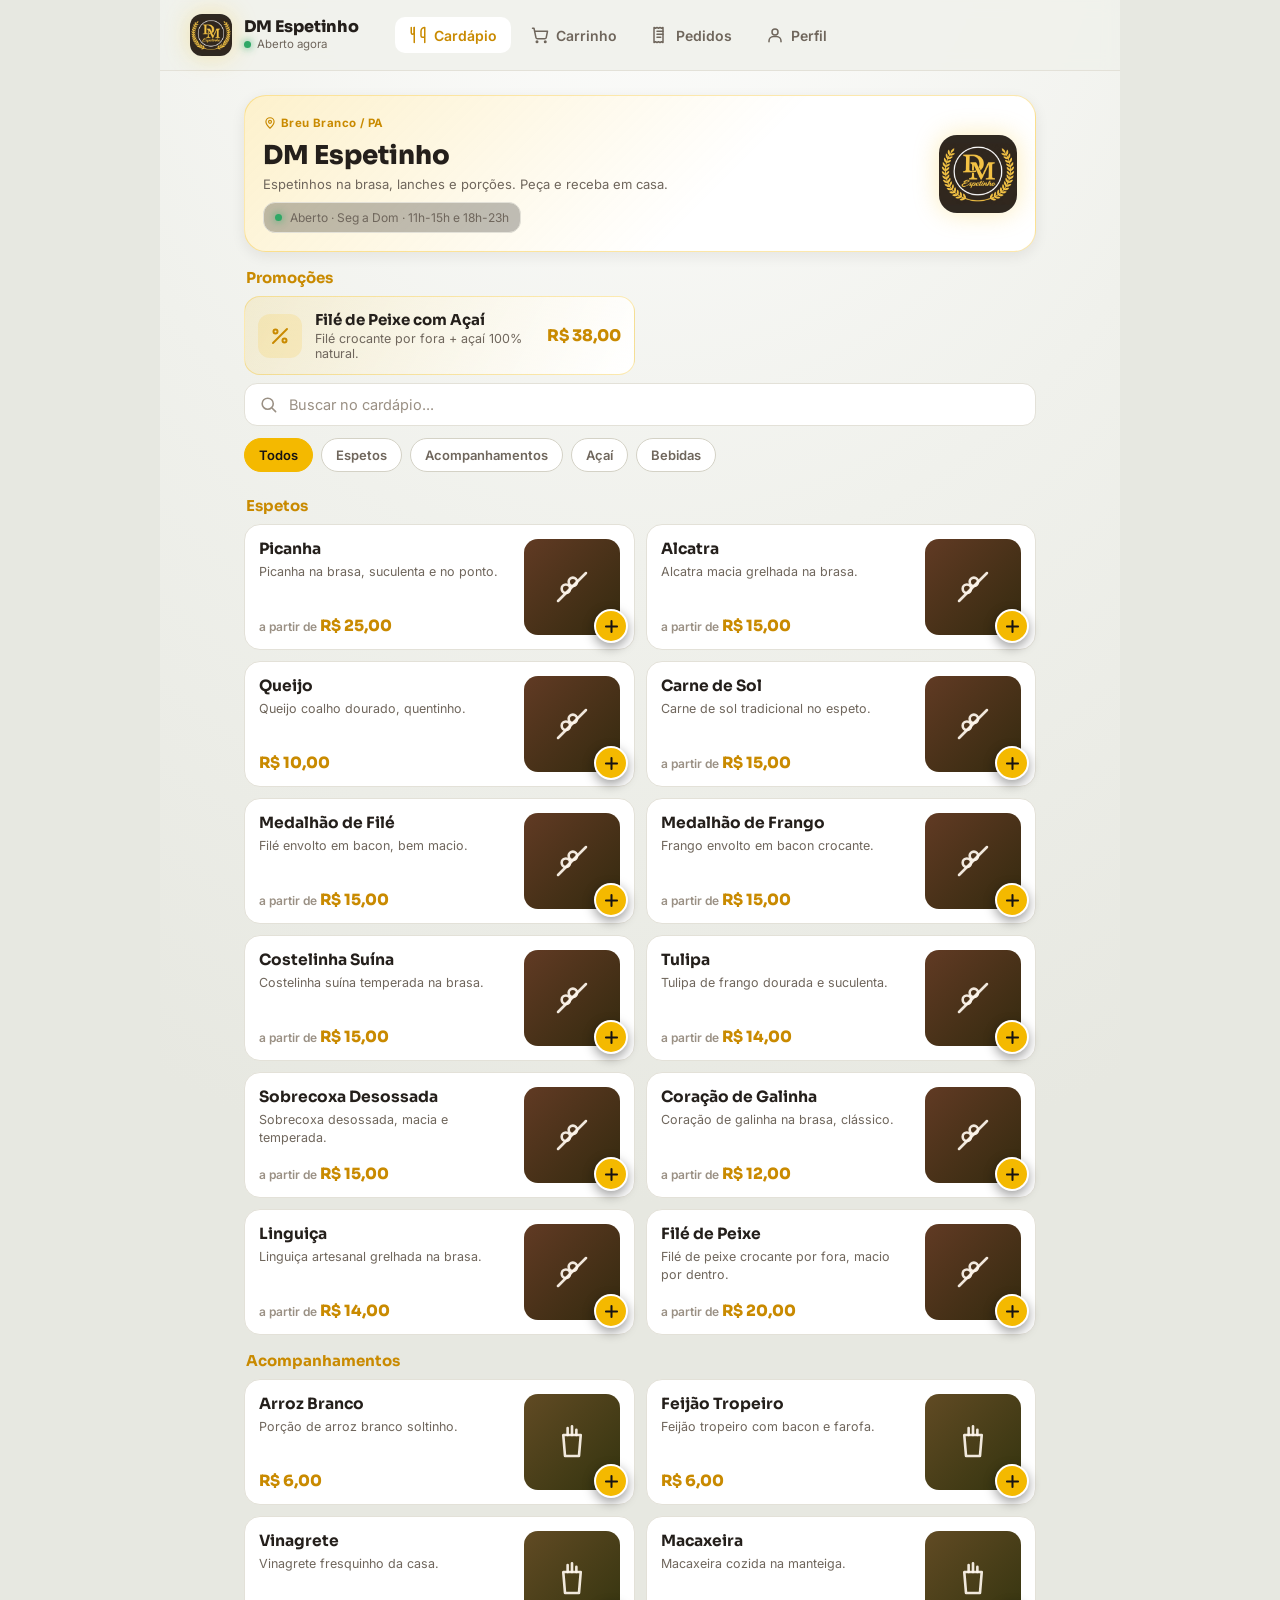
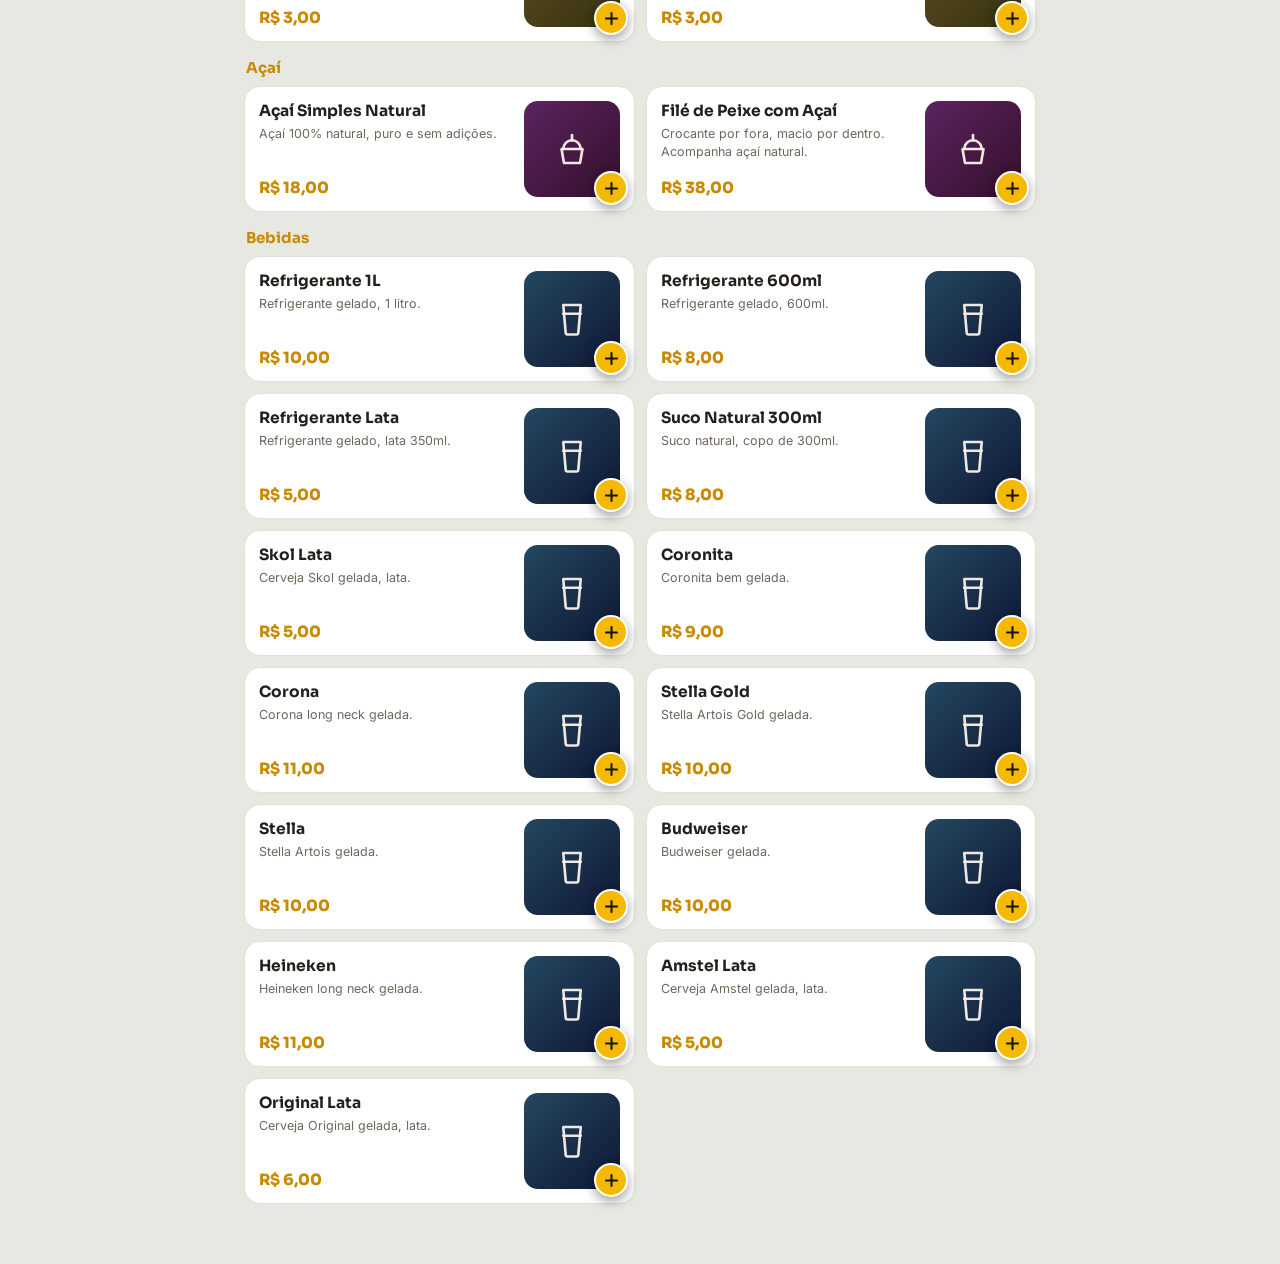
==== commit 9e0b5459: "tema claro + trava nome/whats + cache v9" ====
--- a/index.html
+++ b/index.html
@@ -4,10 +4,10 @@
 <meta charset="utf-8">
 <meta name="viewport" content="width=device-width, initial-scale=1, maximum-scale=1, user-scalable=no, viewport-fit=cover">
 <title>DM Espetinho Delivery</title>
-<meta name="theme-color" content="#171313">
+<meta name="theme-color" content="#f0f1ec">
 <meta name="mobile-web-app-capable" content="yes">
 <meta name="apple-mobile-web-app-capable" content="yes">
-<meta name="apple-mobile-web-app-status-bar-style" content="black-translucent">
+<meta name="apple-mobile-web-app-status-bar-style" content="default">
 <meta name="apple-mobile-web-app-title" content="DM Delivery">
 <link rel="apple-touch-icon" href="assets/logo-dm.jpg">
 <link rel="icon" type="image/jpeg" href="assets/logo-dm.jpg">
@@ -15,7 +15,7 @@
 <link rel="preconnect" href="https://fonts.googleapis.com">
 <link rel="preconnect" href="https://fonts.gstatic.com" crossorigin>
 <link href="https://fonts.googleapis.com/css2?family=Sora:wght@500;600;700;800&family=Inter:wght@400;500;600;700&display=swap" rel="stylesheet">
-<link rel="stylesheet" href="styles.css">
+<link rel="stylesheet" href="styles.css?v=9">
 </head>
 <body>
   <div id="app"></div>
@@ -24,6 +24,6 @@
   <canvas id="imgcanvas" hidden></canvas>
   <input id="filepick" type="file" accept="image/*" hidden>
   <script>window.DM_APP='cliente';</script>
-  <script src="app.js"></script>
+  <script src="app.js?v=9"></script>
 </body>
 </html>
--- a/styles.css
+++ b/styles.css
@@ -2,13 +2,13 @@
    Responsivo: mobile (coluna única + barra inferior fixa) e desktop (nav no topo + grade).
    Ícones SVG (sem emoji). */
 :root{
-  --bg:#171313; --bg2:#120f0f; --surface:#262020; --surface2:#2f2827; --surface3:#3a3230;
-  --line:#3a302e; --line2:#4a3e3b;
-  --gold:#F4B900; --gold2:#FFD45A; --gold-dark:#c99700;
-  --text:#FFF8EE; --text2:#C9BCAD; --text3:#a89a8e;
-  --ok:#2FB36E; --warn:#F5A524; --err:#D94B45; --info:#5aa9e6;
-  --shadow:0 12px 34px rgba(0,0,0,.45); --shadow-sm:0 4px 14px rgba(0,0,0,.35);
-  --glow:0 0 30px rgba(244,185,0,.22);
+  --bg:#f0f1ec; --bg2:#e7e8e1; --surface:#ffffff; --surface2:#f5f5ef; --surface3:#eae9e1;
+  --line:#e3e1d8; --line2:#d4d2c6;
+  --gold:#F4B900; --gold2:#C98A00; --gold-dark:#a97e12;
+  --text:#241f1b; --text2:#6f665c; --text3:#9a9084;
+  --ok:#2FA866; --warn:#E0891A; --err:#D24436; --info:#2f7fc4;
+  --shadow:0 12px 30px rgba(40,30,20,.12); --shadow-sm:0 4px 14px rgba(40,30,20,.08);
+  --glow:0 0 26px rgba(244,185,0,.28);
   --r:16px; --r-sm:11px; --r-lg:22px; --maxw:480px; --tabh:66px;
 }
 *{box-sizing:border-box;-webkit-tap-highlight-color:transparent}
@@ -40,10 +40,10 @@
 .sw-reset:hover{color:var(--gold2)}
 
 /* ---------- Palco ---------- */
-.stage{max-width:var(--maxw);margin:0 auto;min-height:100vh;position:relative;background:radial-gradient(120% 55% at 50% -6%,#241d1c 0%,var(--bg) 55%,var(--bg2) 100%)}
+.stage{max-width:var(--maxw);margin:0 auto;min-height:100vh;position:relative;background:radial-gradient(120% 50% at 50% -8%,#ffffff 0%,var(--bg) 55%,var(--bg2) 100%)}
 
 /* ---------- Topbar (fixa no topo ao rolar) ---------- */
-.topbar{position:sticky;top:0;z-index:40;display:flex;align-items:center;gap:12px;padding:13px 18px;background:rgba(23,19,19,.96);backdrop-filter:blur(8px);border-bottom:1px solid var(--line)}
+.topbar{position:sticky;top:0;z-index:40;display:flex;align-items:center;gap:12px;padding:13px 18px;background:rgba(240,241,236,.92);backdrop-filter:blur(8px);border-bottom:1px solid var(--line)}
 .topbar .logo{width:42px;height:42px;border-radius:12px;object-fit:cover;flex:none;box-shadow:var(--glow)}
 .tb-id{min-width:0}
 .tb-tt{font-family:'Sora';font-weight:800;font-size:16px;line-height:1.05;white-space:nowrap}
@@ -66,7 +66,7 @@
 .backbtn .ic{width:18px;height:18px}
 
 /* ---------- Barra inferior (FIXA) ---------- */
-.tabbar{position:fixed;left:50%;transform:translateX(-50%);bottom:0;z-index:50;width:100%;max-width:var(--maxw);display:flex;background:rgba(18,15,15,.97);backdrop-filter:blur(12px);border-top:1px solid var(--line);padding:8px 6px max(8px,env(safe-area-inset-bottom))}
+.tabbar{position:fixed;left:50%;transform:translateX(-50%);bottom:0;z-index:50;width:100%;max-width:var(--maxw);display:flex;background:rgba(255,255,255,.97);backdrop-filter:blur(12px);border-top:1px solid var(--line);padding:8px 6px max(8px,env(safe-area-inset-bottom))}
 .tab{flex:1;background:none;border:none;color:var(--text3);cursor:pointer;display:flex;flex-direction:column;align-items:center;gap:3px;font-size:11px;font-weight:600;padding:5px 2px;border-radius:12px;position:relative}
 .tab .ti{display:grid;place-items:center} .tab .ti .ic{width:23px;height:23px}
 .tab.on{color:var(--gold2)}
@@ -82,7 +82,7 @@
 .btn-outline:hover{border-color:var(--gold)}
 .btn-ghost{background:var(--surface);color:var(--text);border:1px solid var(--line)}
 .btn-green{background:linear-gradient(135deg,#38c47c,var(--ok));color:#062a17}
-.btn-red{background:transparent;border:1.5px solid var(--err);color:#f2a0a0}
+.btn-red{background:transparent;border:1.5px solid var(--err);color:#c0392b}
 .btn-block{width:100%}
 .btn-sm{padding:9px 13px;font-size:13.5px;border-radius:11px}.btn-sm .ic{width:16px;height:16px}
 .btn-lg{padding:17px 20px;font-size:16.5px}
@@ -94,7 +94,7 @@
 .soft-head{display:flex;justify-content:space-between;align-items:center}
 
 /* ---------- Hero ---------- */
-.hero{position:relative;overflow:hidden;border-radius:var(--r-lg);padding:18px;margin-bottom:16px;background:linear-gradient(135deg,rgba(244,185,0,.16),rgba(38,32,32,.2)),var(--surface);border:1px solid rgba(244,185,0,.28);box-shadow:var(--shadow-sm);display:flex;align-items:center;gap:14px}
+.hero{position:relative;overflow:hidden;border-radius:var(--r-lg);padding:18px;margin-bottom:16px;background:linear-gradient(135deg,rgba(244,185,0,.20),rgba(255,255,255,0) 60%),var(--surface);border:1px solid rgba(244,185,0,.32);box-shadow:var(--shadow-sm);display:flex;align-items:center;gap:14px}
 .hero-tx{flex:1;min-width:0}
 .hero .eyebrow{font-size:11.5px;letter-spacing:.4px;color:var(--gold2);font-weight:700;display:inline-flex;align-items:center;gap:4px}
 .hero .eyebrow .ic{width:14px;height:14px}
@@ -238,15 +238,15 @@
 /* ---------- Status badges ---------- */
 .st{display:inline-flex;align-items:center;gap:5px;font-size:11.5px;font-weight:700;padding:4px 10px;border-radius:20px;white-space:nowrap}
 .st .ic{width:13px;height:13px}
-.st.novo{background:rgba(90,169,230,.15);color:#9cccf0}
-.st.valid{background:rgba(245,165,36,.15);color:#f5c877}
-.st.aceite{background:rgba(160,120,230,.16);color:#cbb6f2}
-.st.preparo{background:rgba(244,185,0,.15);color:var(--gold2)}
-.st.pronto{background:rgba(47,179,110,.15);color:#7ad6a6}
-.st.entrega{background:rgba(84,198,192,.16);color:#8fe0da}
-.st.ok{background:rgba(47,179,110,.15);color:#7ad6a6}
-.st.recusado{background:rgba(217,75,69,.15);color:#f0b3b0}
-.st.cancel{background:rgba(168,154,142,.15);color:var(--text3)}
+.st.novo{background:rgba(47,127,196,.14);color:#2064a0}
+.st.valid{background:rgba(224,137,26,.16);color:#9a6400}
+.st.aceite{background:rgba(123,79,208,.14);color:#6a45bf}
+.st.preparo{background:rgba(244,185,0,.18);color:#9a6a00}
+.st.pronto{background:rgba(47,168,102,.16);color:#1f7d4a}
+.st.entrega{background:rgba(26,143,136,.16);color:#137a72}
+.st.ok{background:rgba(47,168,102,.16);color:#1f7d4a}
+.st.recusado{background:rgba(210,68,54,.14);color:#b23225}
+.st.cancel{background:rgba(120,110,100,.14);color:#6f665c}
 
 /* ---------- Meus pedidos ---------- */
 .ordcard{background:var(--surface);border:1px solid var(--line);border-radius:var(--r);padding:14px;margin-bottom:11px;cursor:pointer}
@@ -325,7 +325,7 @@
 .dp-item:last-child{border-bottom:none}
 .dp-obs{color:var(--warn);font-size:12px;margin-top:2px}
 .comprov-wrap{margin-top:10px}
-.comprov{width:100%;max-height:220px;object-fit:contain;border-radius:12px;background:#0d0b0b;border:1px solid var(--line)}
+.comprov{width:100%;max-height:220px;object-fit:contain;border-radius:12px;background:var(--surface2);border:1px solid var(--line)}
 .actionbar{display:flex;flex-direction:column;gap:9px;margin-bottom:12px}
 .padm-grid,.mod-grid,.bairro-grid,.cli-grid{display:grid;grid-template-columns:1fr;gap:10px}
 .padm{display:flex;gap:12px;align-items:center;background:var(--surface);border:1px solid var(--line);border-radius:var(--r);padding:11px}
@@ -358,16 +358,17 @@
 .clirow .cl-r{margin-left:auto;text-align:right}.clirow .cl-r b{color:var(--gold2)}
 .pf-imgwrap{text-align:center;margin:8px 0}
 .pf-imgwrap img{width:120px;height:120px;border-radius:16px;object-fit:cover;display:block;margin:0 auto 8px}
+.pf-imgbtns{display:flex;gap:8px;justify-content:center;flex-wrap:wrap}
 .mk-logo-wrap{text-align:center}.mk-logo-wrap img{width:96px;height:96px;border-radius:20px;object-fit:cover;display:block;margin:0 auto 8px}
 
 /* ---------- Notices ---------- */
 .notice{border-radius:12px;padding:12px 14px;font-size:13px;display:flex;gap:9px;align-items:flex-start;line-height:1.4;margin-bottom:2px}
 .notice .ic{width:19px;height:19px;flex:none;margin-top:1px}
 .notice .btn{margin-top:6px}
-.notice.info{background:rgba(90,169,230,.12);border:1px solid rgba(90,169,230,.3);color:#bcdcf5}
-.notice.warn{background:rgba(245,165,36,.12);border:1px solid rgba(245,165,36,.3);color:#f3d29a}
-.notice.ok{background:rgba(47,179,110,.12);border:1px solid rgba(47,179,110,.3);color:#a5e0c2}
-.notice.err{background:rgba(217,75,69,.12);border:1px solid rgba(217,75,69,.35);color:#f0b3b0}
+.notice.info{background:rgba(47,127,196,.10);border:1px solid rgba(47,127,196,.28);color:#1f5f95}
+.notice.warn{background:rgba(224,137,26,.12);border:1px solid rgba(224,137,26,.32);color:#8a5e00}
+.notice.ok{background:rgba(47,168,102,.12);border:1px solid rgba(47,168,102,.3);color:#1f7d4a}
+.notice.err{background:rgba(210,68,54,.10);border:1px solid rgba(210,68,54,.32);color:#b23225}
 .empty{text-align:center;color:var(--text3);padding:40px 20px;font-size:14px;display:flex;flex-direction:column;align-items:center}
 
 /* ---------- Modal ---------- */
@@ -385,7 +386,7 @@
 
 /* ---------- Toast ---------- */
 #toast-root{position:fixed;left:0;right:0;bottom:calc(var(--tabh) + 20px);z-index:120;display:flex;flex-direction:column;align-items:center;gap:8px;pointer-events:none}
-.toast{background:#0e0c0c;border:1px solid var(--line2);color:var(--text);padding:12px 18px;border-radius:14px;font-size:13.5px;font-weight:600;box-shadow:var(--shadow);animation:tpop .25s;max-width:88%}
+.toast{background:#2a2320;border:1px solid #2a2320;color:#fff;padding:12px 18px;border-radius:14px;font-size:13.5px;font-weight:600;box-shadow:var(--shadow);animation:tpop .25s;max-width:88%}
 .toast.ok{border-color:var(--ok)}.toast.err{border-color:var(--err)}.toast.info{border-color:var(--info)}
 @keyframes tpop{from{transform:translateY(14px);opacity:0}to{transform:none;opacity:1}}
 
@@ -406,7 +407,7 @@
 .grp-head{display:flex;justify-content:space-between;align-items:center;margin-bottom:9px;gap:10px}
 .grp-head strong{font-size:15px}
 .grp-max{font-size:11px;font-weight:700;color:var(--text2);background:var(--surface3);padding:4px 10px;border-radius:20px;white-space:nowrap}
-.incl{display:flex;gap:8px;align-items:flex-start;background:rgba(47,179,110,.1);border:1px solid rgba(47,179,110,.3);color:#a5e0c2;border-radius:12px;padding:11px 13px;font-size:13px;line-height:1.45;margin:0 0 6px}
+.incl{display:flex;gap:8px;align-items:flex-start;background:rgba(47,168,102,.1);border:1px solid rgba(47,168,102,.3);color:#1f7d4a;border-radius:12px;padding:11px 13px;font-size:13px;line-height:1.45;margin:0 0 6px}
 .incl .ic{width:18px;height:18px;flex:none;margin-top:1px;color:var(--ok)}
 .adrow{display:flex;align-items:center;justify-content:space-between;gap:10px;padding:12px 0;border-bottom:1px solid var(--line)}
 .adrow:last-child{border-bottom:none}
@@ -447,7 +448,7 @@
 /* ---------- Alerta flutuante de pedidos (admin) ---------- */
 .adm-alert{position:fixed;left:50%;transform:translateX(-50%);bottom:calc(var(--tabh) + 12px);z-index:55;width:min(94%,460px);
   display:flex;align-items:center;gap:12px;text-align:left;cursor:pointer;
-  background:linear-gradient(135deg,#3a2f14,#241d1c);border:1.5px solid var(--gold);border-radius:16px;padding:12px 14px;
+  background:linear-gradient(135deg,#fff6de,#ffffff);border:1.5px solid var(--gold);border-radius:16px;padding:12px 14px;
   box-shadow:0 12px 30px rgba(0,0,0,.5);animation:aapulse 2.2s infinite}
 .adm-alert .aa-ic{width:40px;height:40px;border-radius:12px;background:rgba(244,185,0,.18);color:var(--gold2);display:grid;place-items:center;flex:none}
 .adm-alert .aa-ic .ic{width:22px;height:22px}
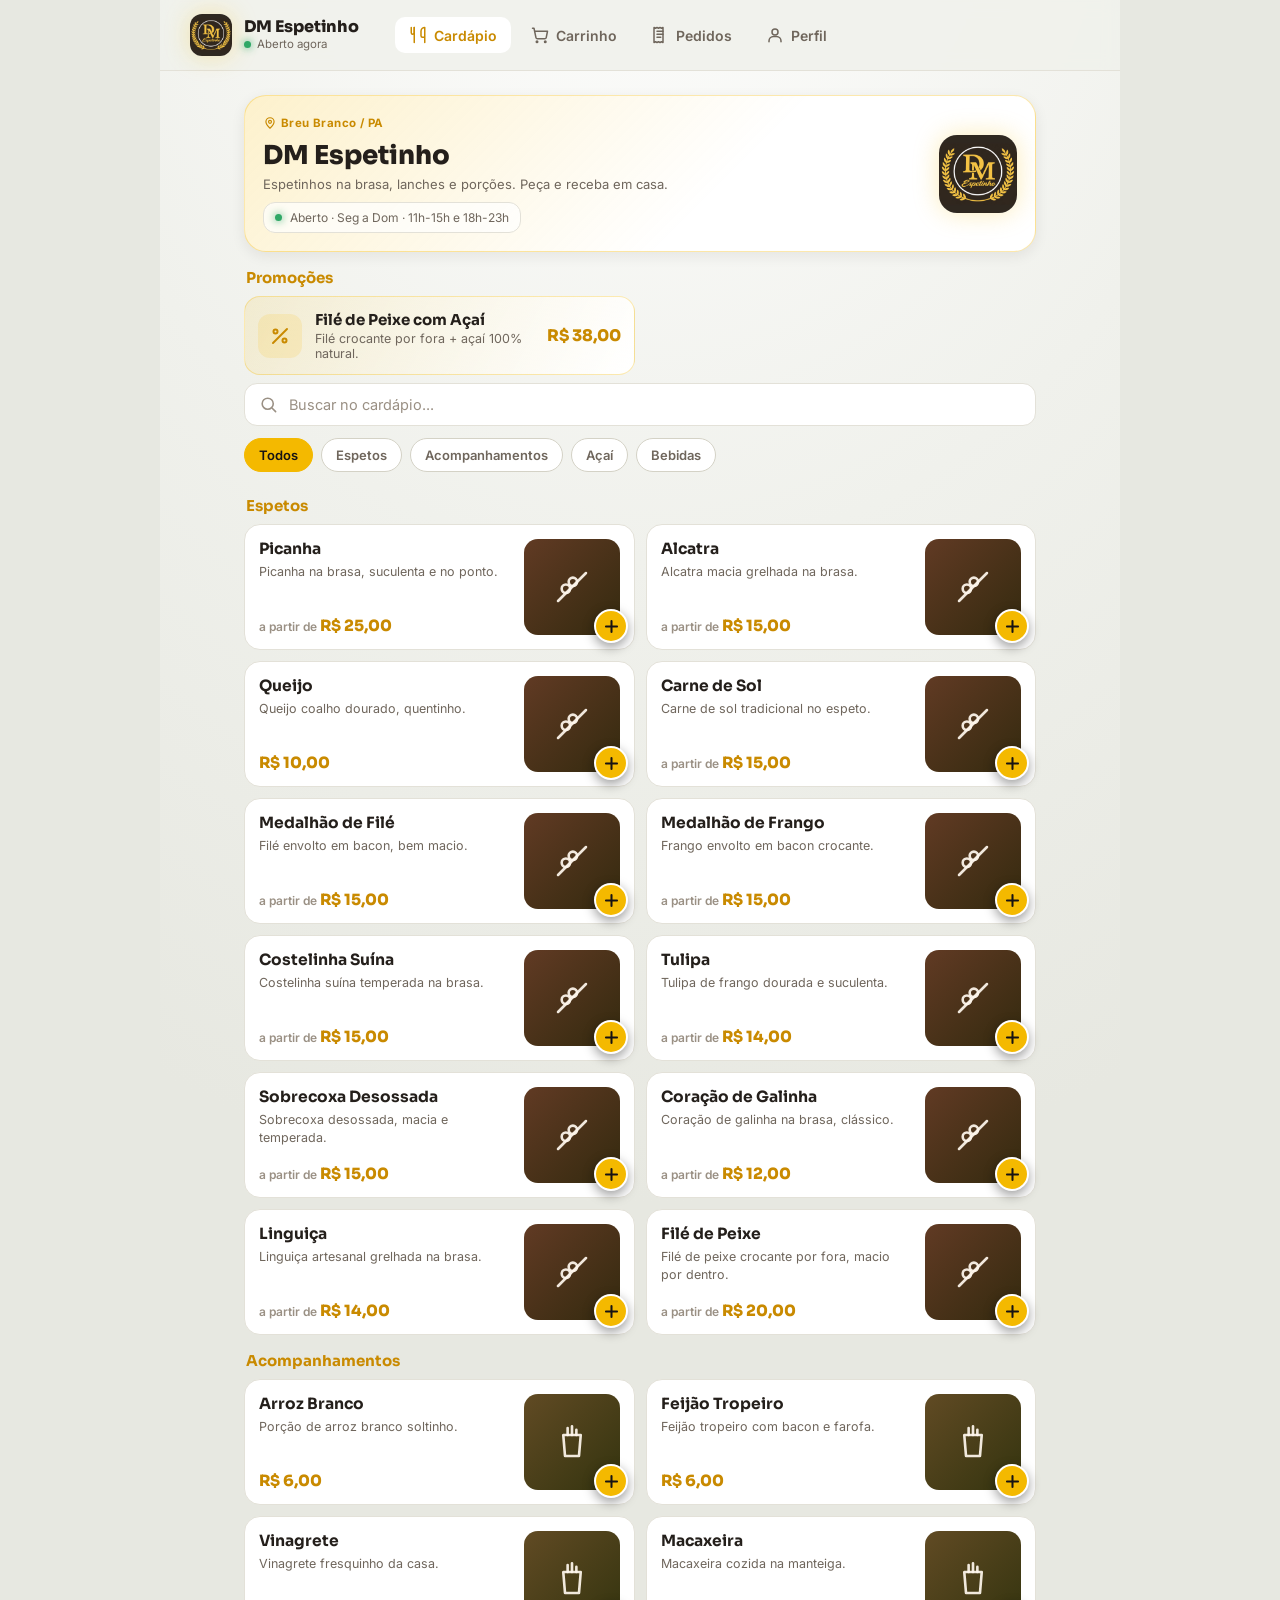
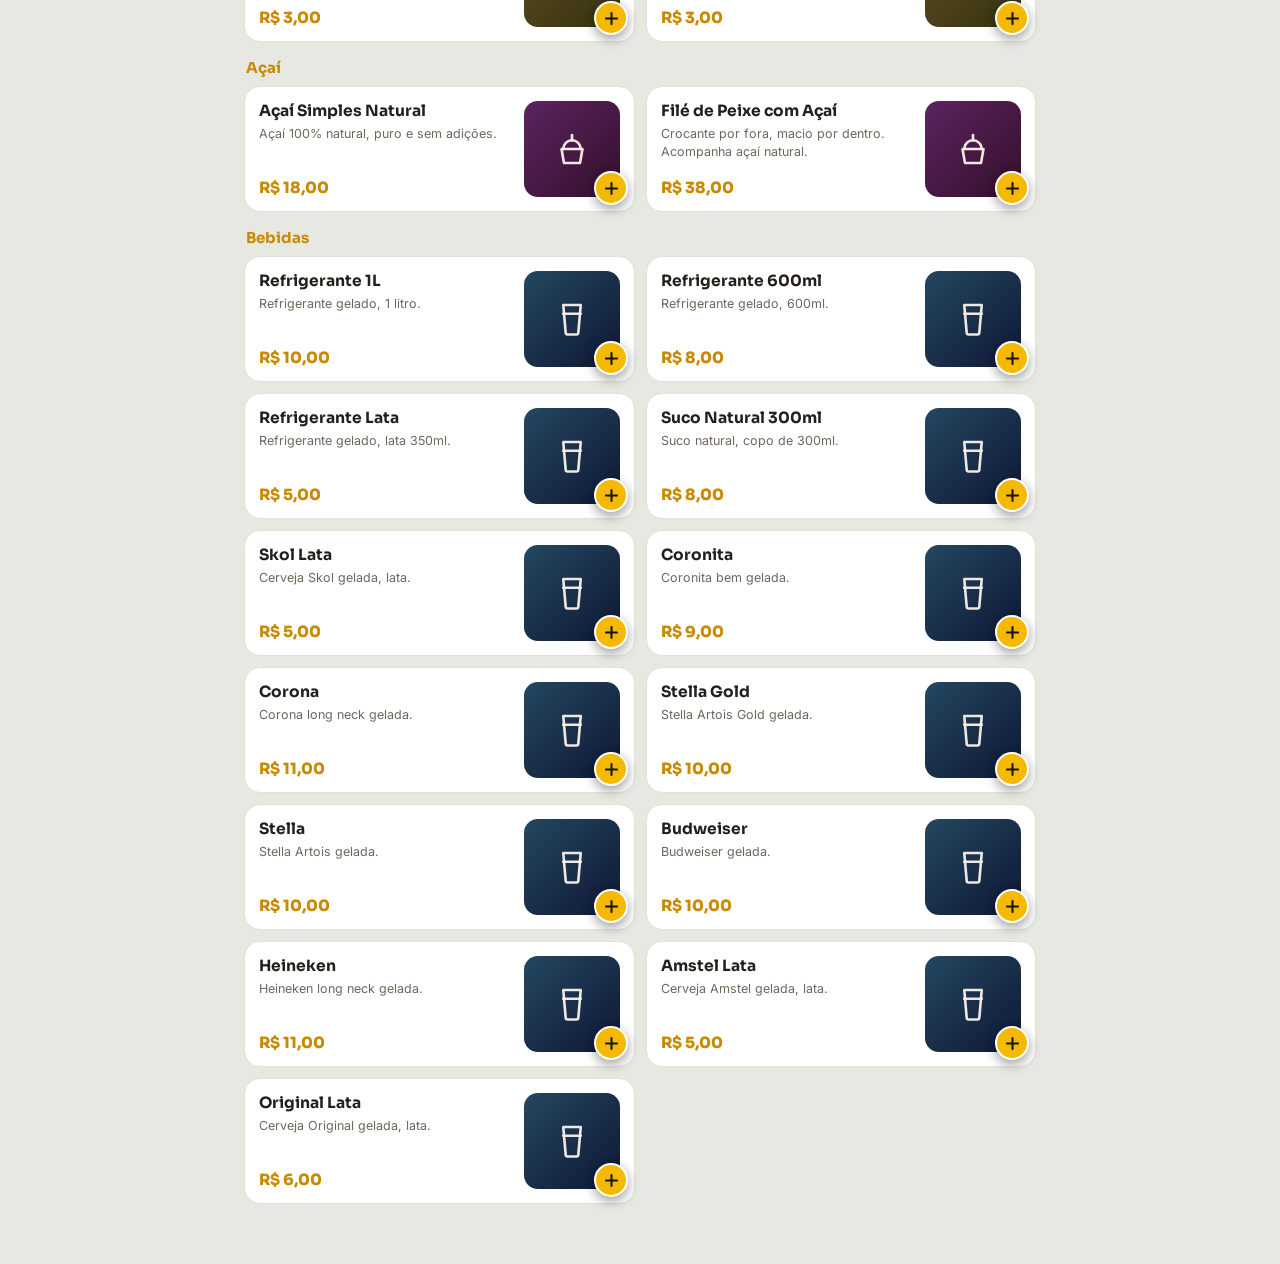
==== commit 51a368bb: "card horario claro + cache v10" ====
--- a/index.html
+++ b/index.html
@@ -15,7 +15,7 @@
 <link rel="preconnect" href="https://fonts.googleapis.com">
 <link rel="preconnect" href="https://fonts.gstatic.com" crossorigin>
 <link href="https://fonts.googleapis.com/css2?family=Sora:wght@500;600;700;800&family=Inter:wght@400;500;600;700&display=swap" rel="stylesheet">
-<link rel="stylesheet" href="styles.css?v=9">
+<link rel="stylesheet" href="styles.css?v=10">
 </head>
 <body>
   <div id="app"></div>
@@ -24,6 +24,6 @@
   <canvas id="imgcanvas" hidden></canvas>
   <input id="filepick" type="file" accept="image/*" hidden>
   <script>window.DM_APP='cliente';</script>
-  <script src="app.js?v=9"></script>
+  <script src="app.js?v=10"></script>
 </body>
 </html>
--- a/styles.css
+++ b/styles.css
@@ -101,7 +101,7 @@
 .hero h1{font-size:23px;font-weight:800;margin:5px 0 4px}
 .hero p{color:var(--text2);font-size:13px;margin:0}
 .hero-logo{width:78px;height:78px;border-radius:18px;object-fit:cover;flex:none;box-shadow:var(--glow)}
-.storebar{display:inline-flex;align-items:center;gap:8px;font-size:12px;color:var(--text2);margin-top:10px;background:rgba(0,0,0,.25);border:1px solid var(--line);padding:7px 11px;border-radius:12px}
+.storebar{display:inline-flex;align-items:center;gap:8px;font-size:12px;color:var(--text2);margin-top:10px;background:rgba(255,255,255,.7);border:1px solid var(--line);padding:7px 11px;border-radius:12px}
 .banner{border-radius:var(--r);padding:13px 16px;margin-bottom:14px;font-weight:600;background:linear-gradient(120deg,#7a1f1f,#b4472a);color:#fff;font-size:13.5px;display:flex;align-items:center;gap:9px}
 .banner .ic{width:20px;height:20px}
 
